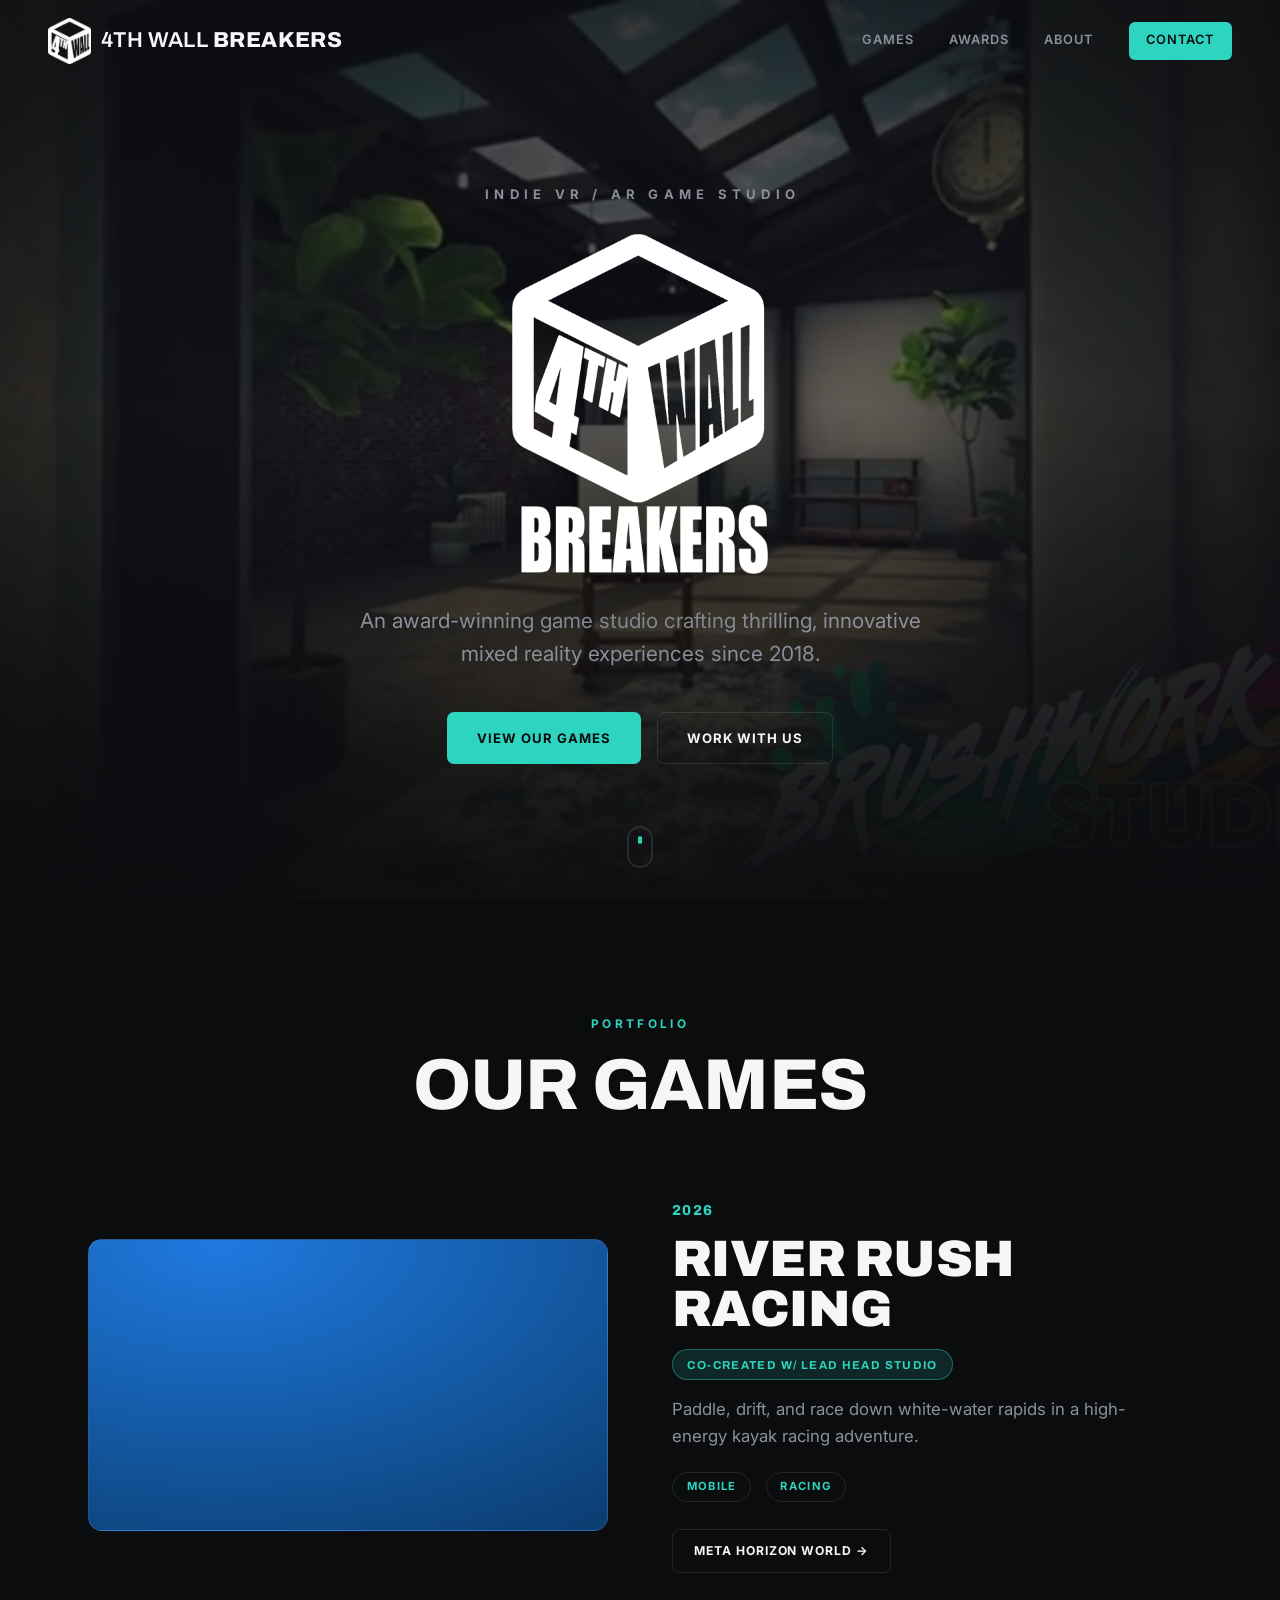
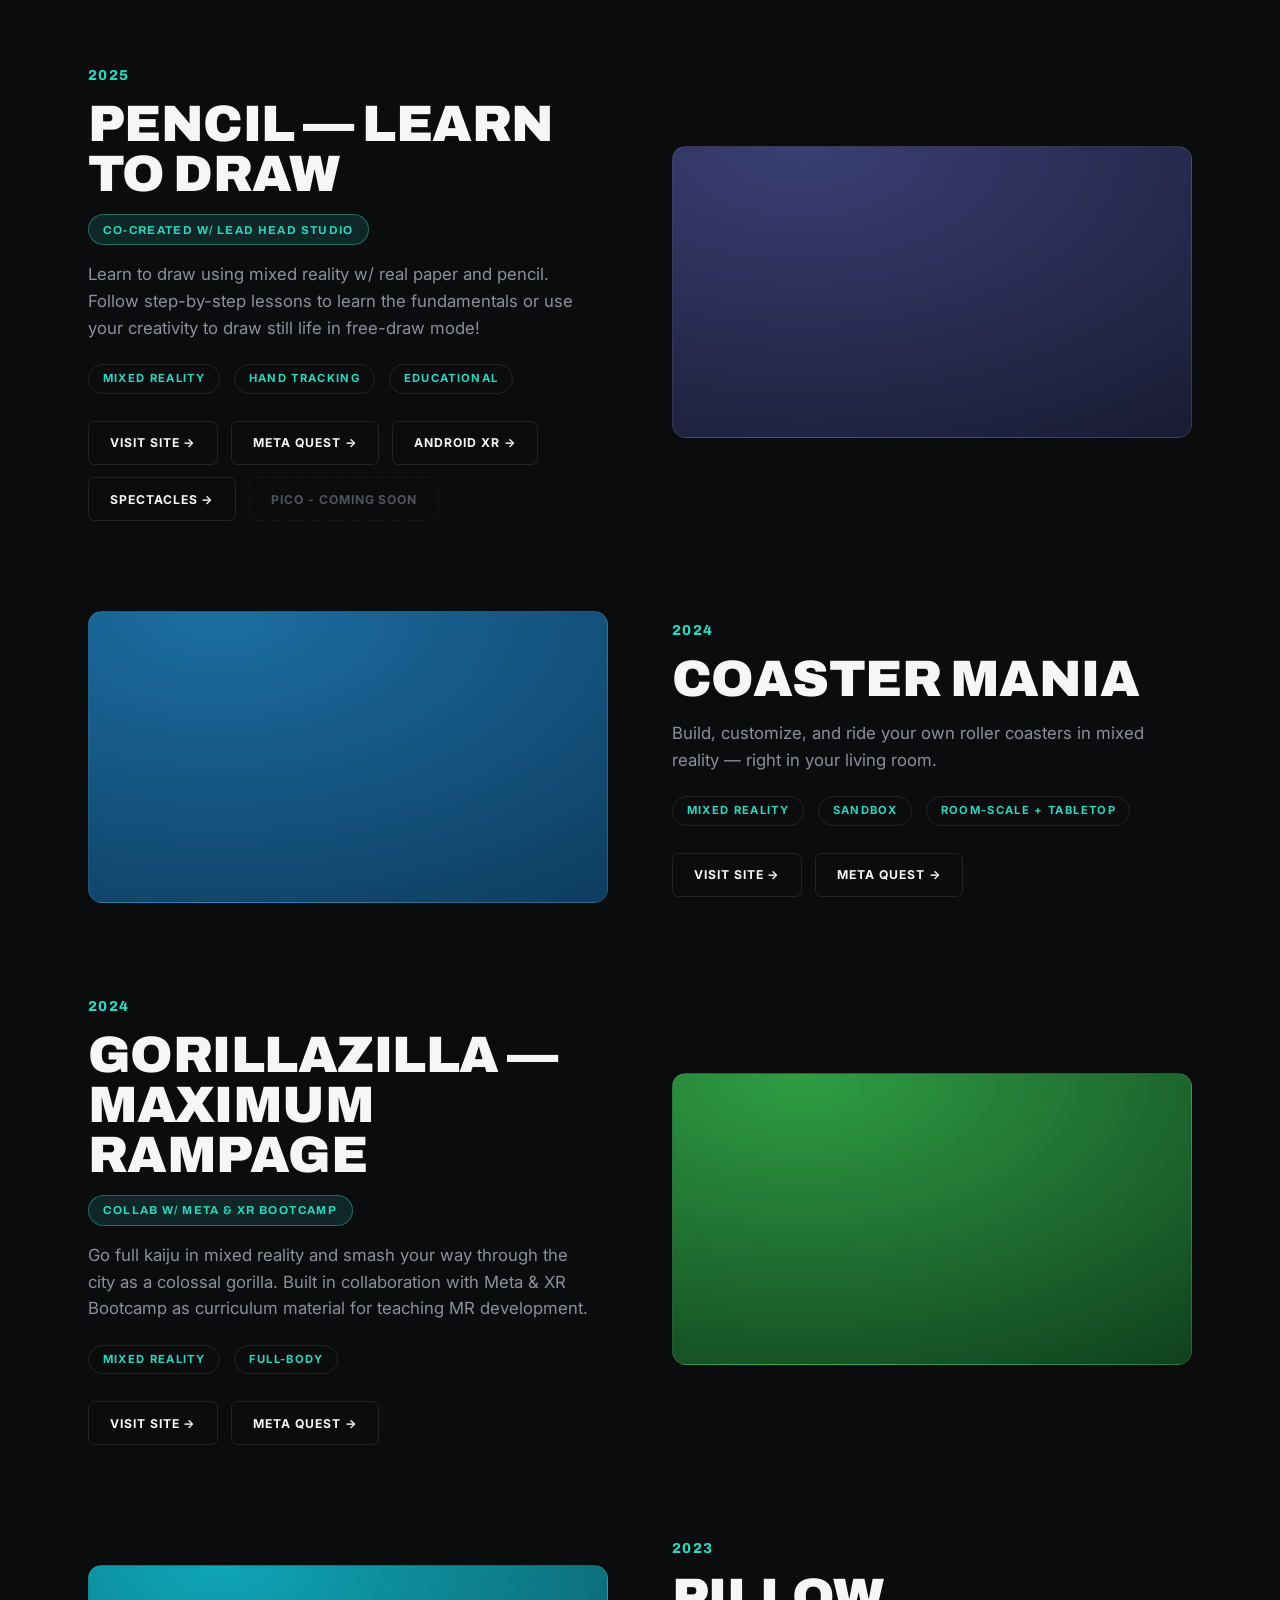
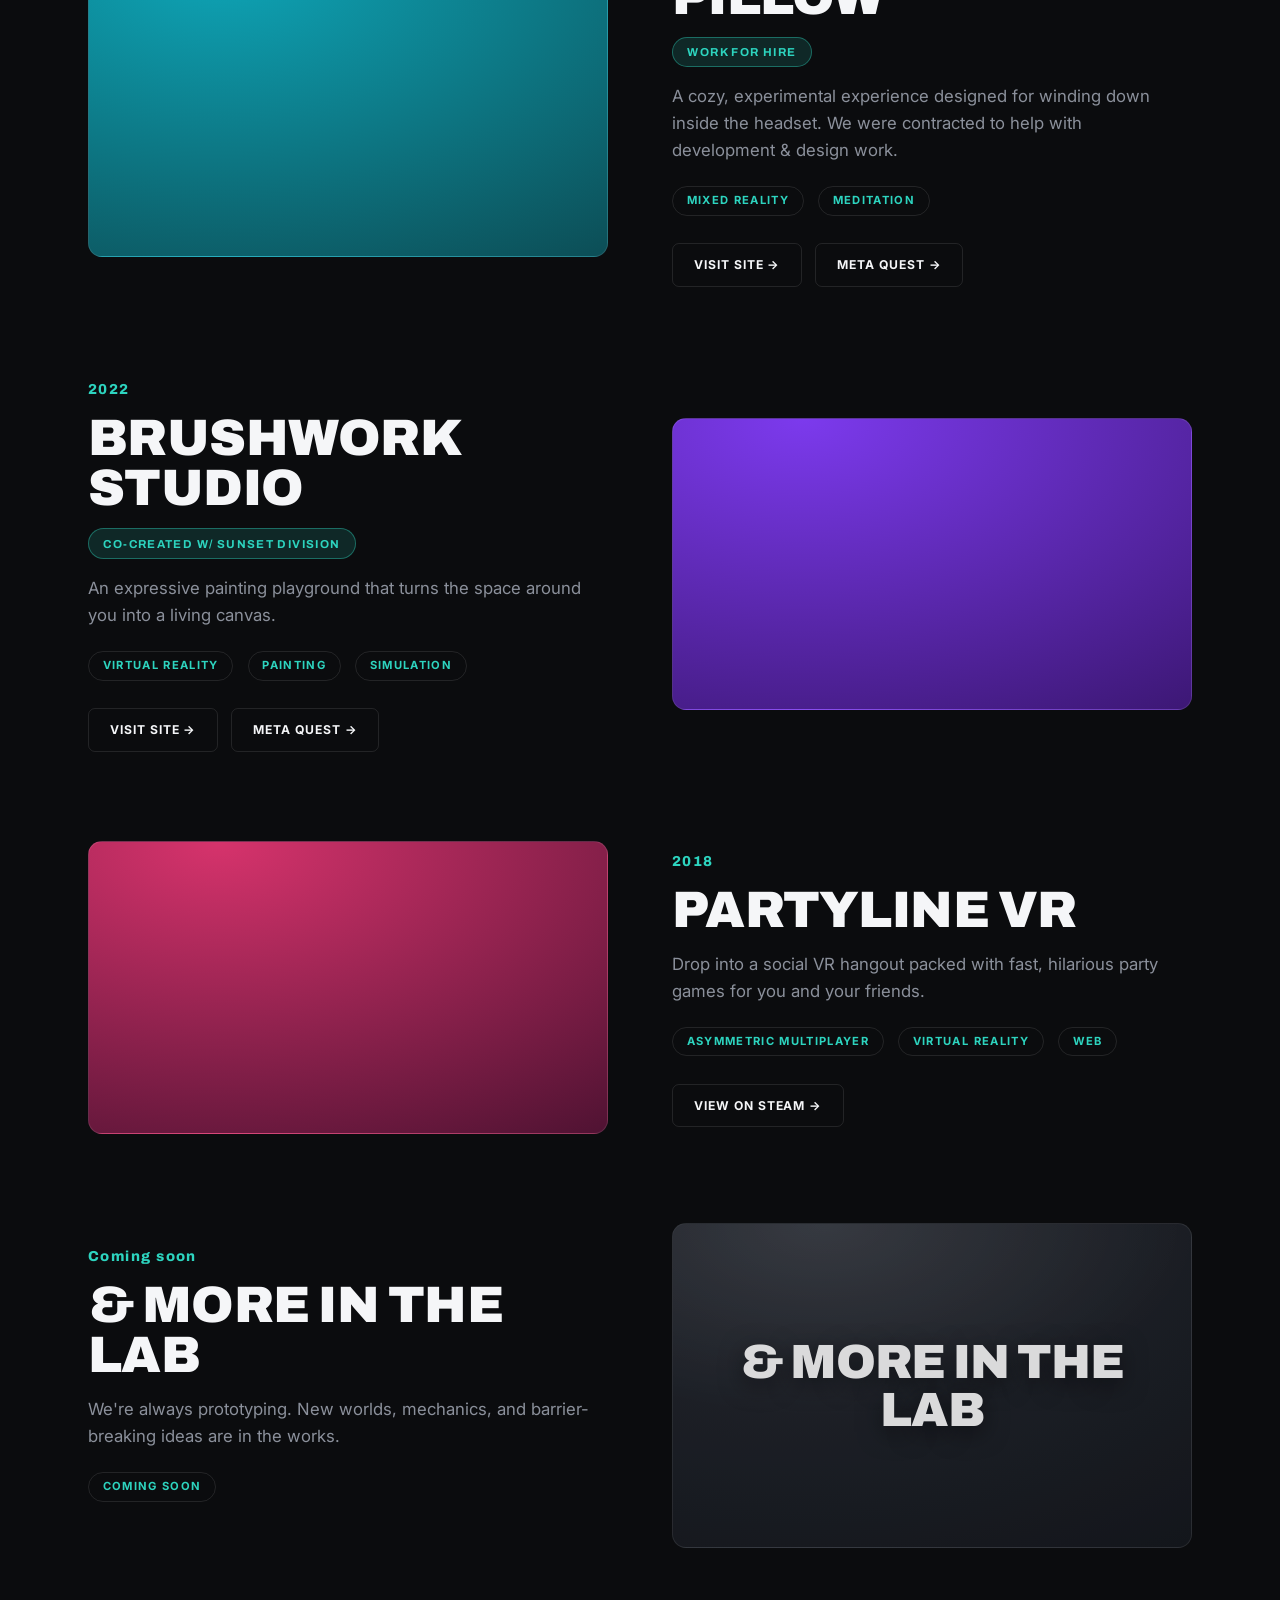
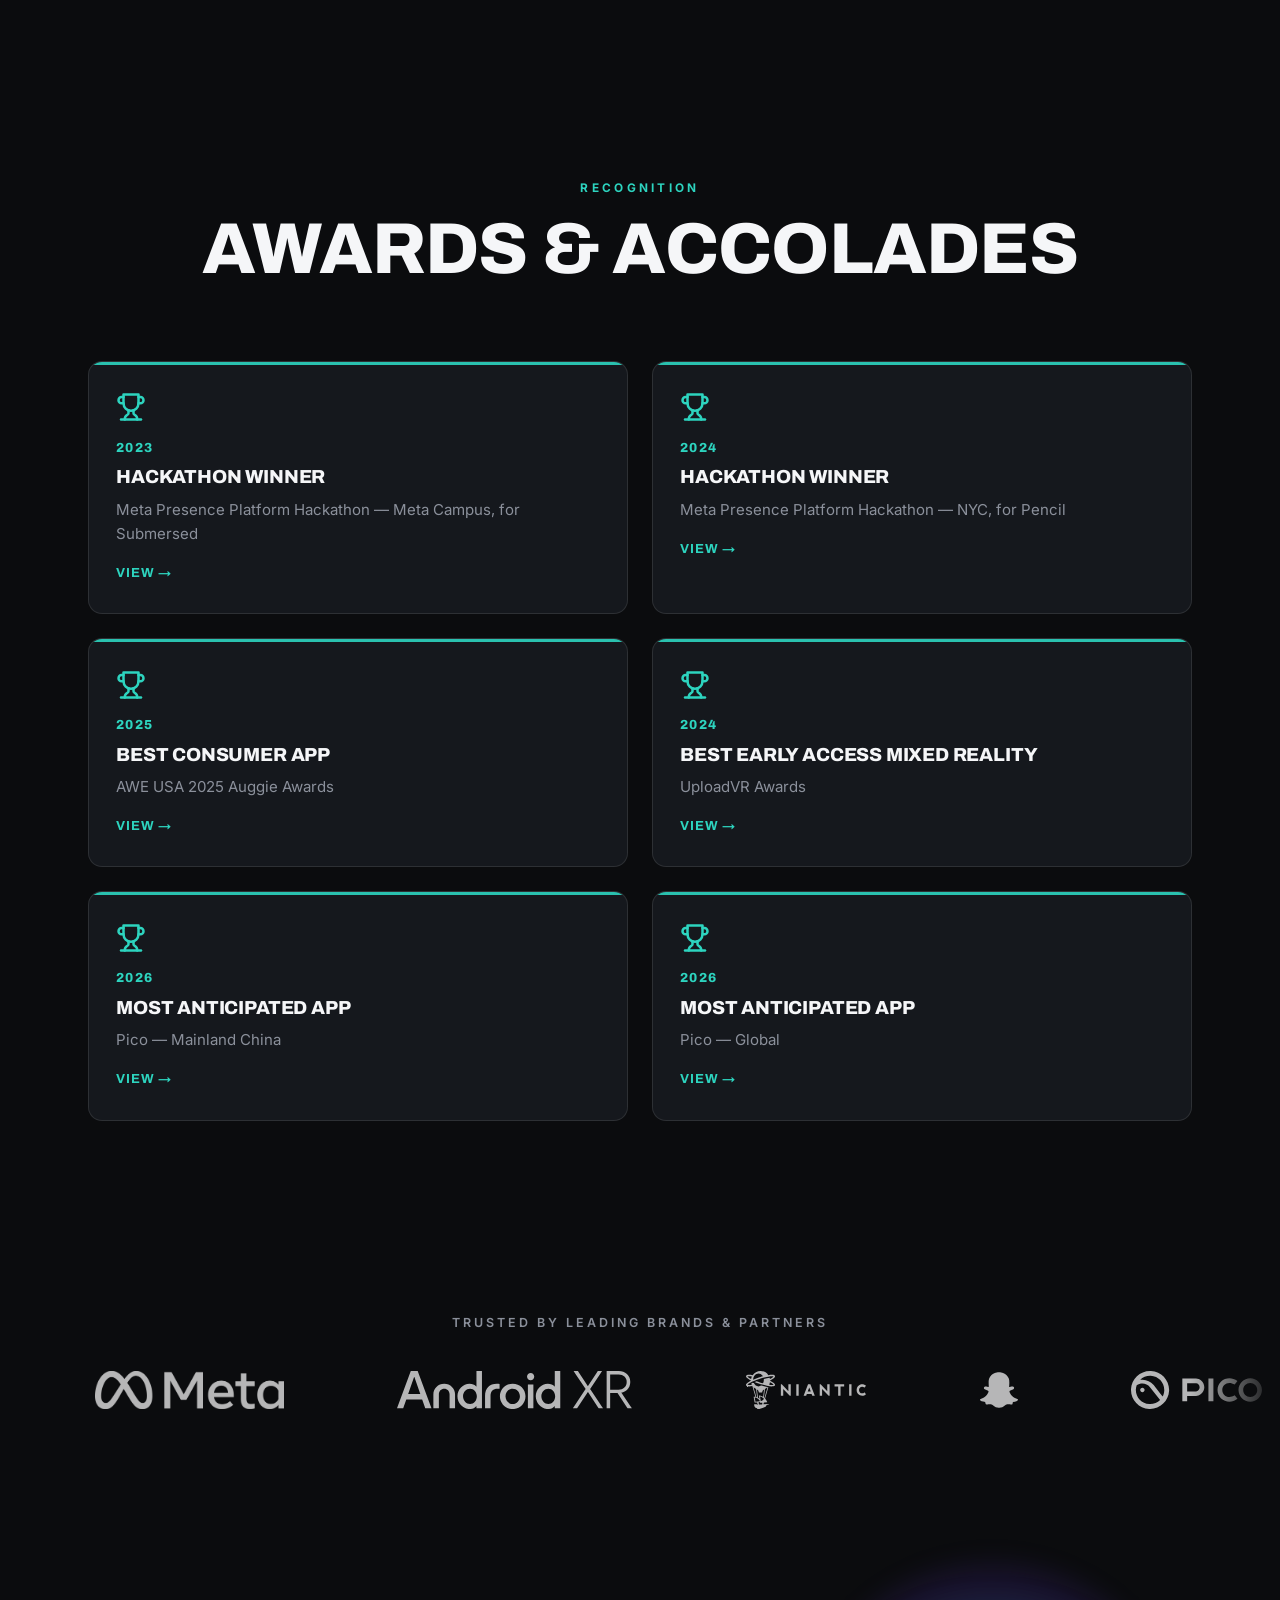
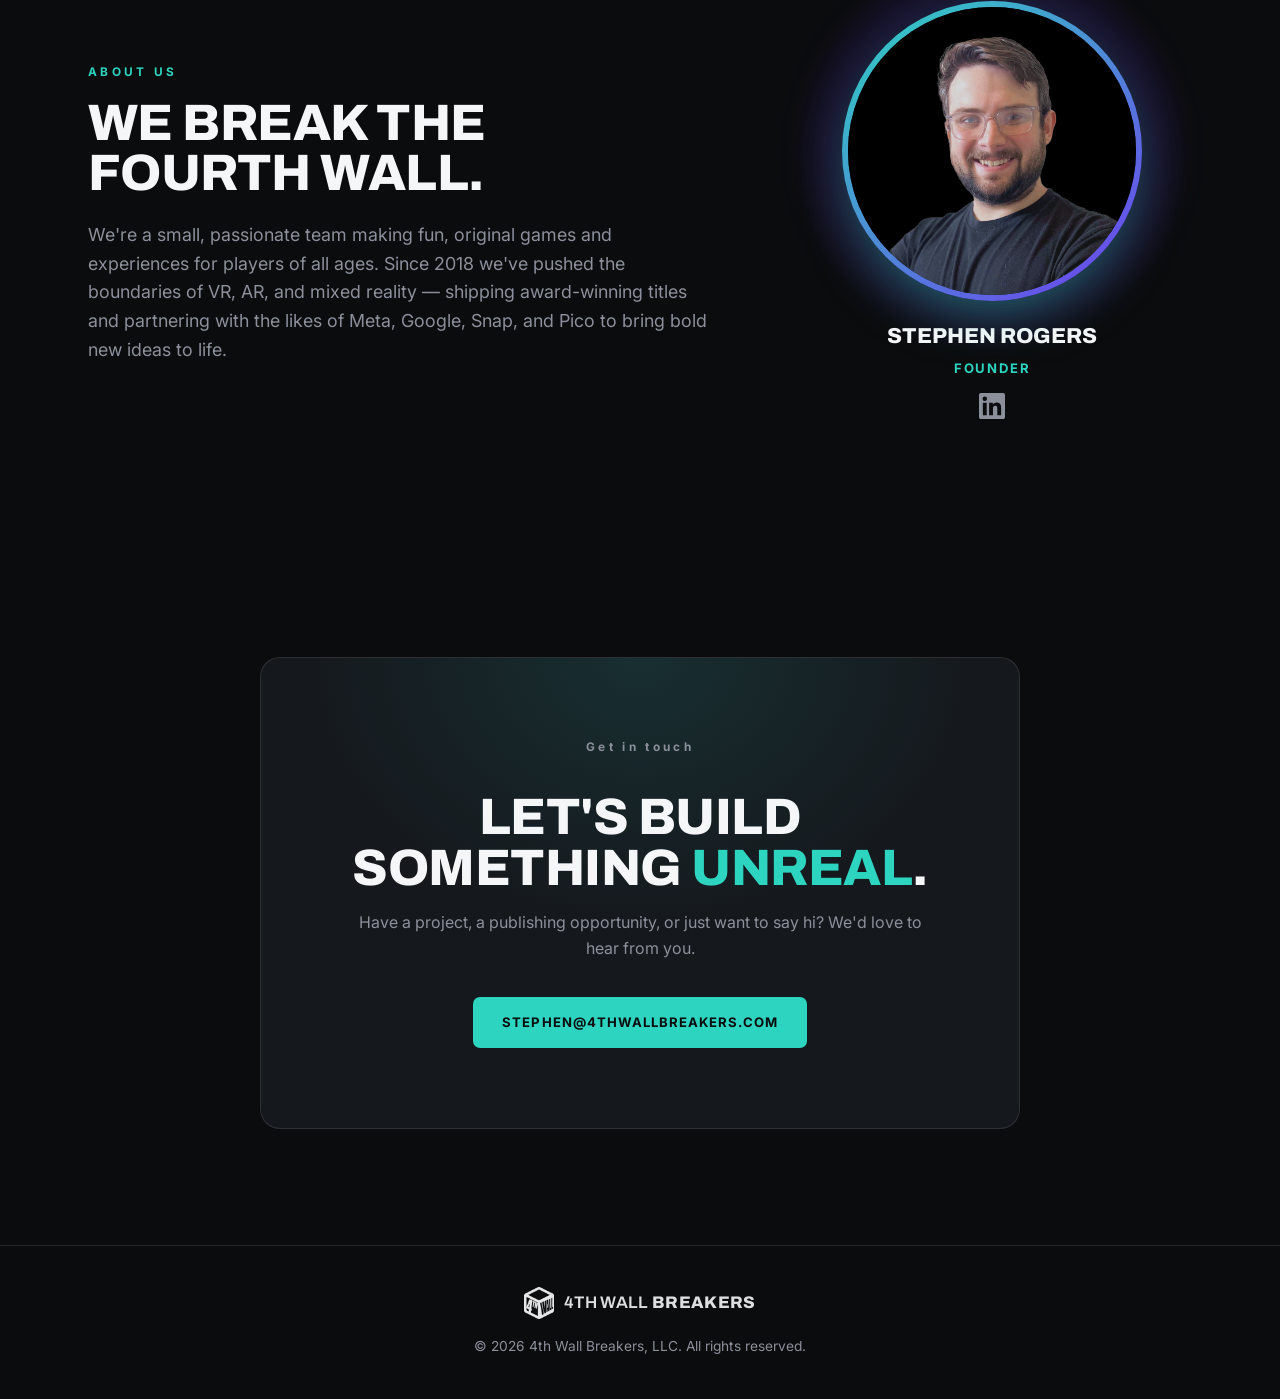
==== index.html @ b3d8cb66 "Build 4th Wall Breakers studio site Full static rebuild of the company portfolio over the empty repo" ====
<!DOCTYPE html>
<html lang="en">
<head>
  <meta charset="UTF-8" />
  <meta name="viewport" content="width=device-width, initial-scale=1.0" />
  <title>4th Wall Breakers — Indie VR/AR Game Studio</title>
  <meta name="description" content="4th Wall Breakers is an indie VR/AR game studio breaking barriers and crafting thrilling, innovative experiences since 2018." />
  <meta name="theme-color" content="#0a0a0f" />

  <!-- Open Graph / social -->
  <meta property="og:title" content="4th Wall Breakers — Indie VR/AR Game Studio" />
  <meta property="og:description" content="Breaking barriers and crafting thrilling, innovative VR/AR experiences since 2018." />
  <meta property="og:type" content="website" />
  <meta property="og:url" content="https://4thwallbreakers.com" />
  <meta property="og:image" content="https://4thwallbreakers.com/assets/logo-white.png" />
  <meta name="twitter:card" content="summary_large_image" />

  <link rel="icon" href="assets/favicon.ico" sizes="any" />
  <link rel="icon" href="assets/favicon.png" type="image/png" />
  <link rel="apple-touch-icon" href="assets/favicon.png" />

  <link rel="preconnect" href="https://fonts.googleapis.com" />
  <link rel="preconnect" href="https://fonts.gstatic.com" crossorigin />
  <link href="https://fonts.googleapis.com/css2?family=Archivo:wght@500;600;700;800;900&family=Inter:wght@400;500;600&display=swap" rel="stylesheet" />

  <link rel="stylesheet" href="css/style.css" />
</head>
<body>
  <!-- Animated background -->
  <div class="bg-grid" aria-hidden="true"></div>
  <div class="bg-glow" aria-hidden="true"></div>

  <!-- Navigation -->
  <header class="nav" id="nav">
    <a href="#top" class="brand" aria-label="4th Wall Breakers home">
      <img src="assets/mark.png" alt="" class="brand__mark" />
      <span class="brand__name">4th Wall <strong>Breakers</strong></span>
    </a>
    <nav class="nav__links" aria-label="Primary">
      <a href="#games">Games</a>
      <a href="#awards">Awards</a>
      <a href="#about">About</a>
      <a href="#contact" class="nav__cta">Contact</a>
    </nav>
    <button class="nav__toggle" id="navToggle" aria-label="Toggle menu" aria-expanded="false">
      <span></span><span></span><span></span>
    </button>
  </header>

  <!-- Hero -->
  <section class="hero" id="top">
    <div class="hero__video" aria-hidden="true">
      <video class="hero__bg" autoplay muted loop playsinline preload="auto" poster="assets/hero-poster.jpg">
        <source src="assets/hero.mp4" type="video/mp4" />
      </video>
    </div>
    <div class="hero__overlay" aria-hidden="true"></div>
    <div class="hero__inner">
      <p class="hero__kicker reveal">Indie VR / AR Game Studio</p>
      <h1 class="hero__logo reveal"><img src="assets/logo-lockup.png" alt="4th Wall Breakers" /></h1>
      <p class="hero__tagline reveal">
        An award-winning game studio crafting thrilling, innovative
        mixed reality experiences since 2018.
      </p>
      <div class="hero__actions reveal">
        <a href="#games" class="btn btn--primary">View our games</a>
        <a href="#contact" class="btn btn--ghost">Work with us</a>
      </div>
    </div>
    <a href="#games" class="hero__scroll" aria-label="Scroll to games">
      <span></span>
    </a>
  </section>

  <!-- Games -->
  <section class="games" id="games">
    <div class="section-head reveal">
      <p class="eyebrow">Portfolio</p>
      <h2>Our games</h2>
    </div>

    <div class="features" id="gamesGrid">
      <!-- feature rows injected by js/main.js -->
    </div>
  </section>

  <!-- Awards -->
  <section class="awards" id="awards">
    <div class="section-head reveal">
      <p class="eyebrow">Recognition</p>
      <h2>Awards &amp; accolades</h2>
    </div>
    <div class="awards__grid" id="awardsGrid">
      <!-- award cards injected by js/main.js -->
    </div>
  </section>

  <!-- Partners -->
  <section class="partners" id="partners">
    <p class="partners__label reveal">Trusted by leading brands &amp; partners</p>
    <div class="marquee">
      <div class="marquee__track" id="partnersTrack"></div>
      <div class="marquee__track" id="partnersTrack2" aria-hidden="true"></div>
    </div>
  </section>

  <!-- About Us -->
  <section class="about" id="about">
    <div class="about__intro reveal">
      <p class="eyebrow">About Us</p>
      <h2>We break the fourth wall.</h2>
      <p class="about__lede">
        We're a small, passionate team making fun, original games and
        experiences for players of all ages. Since 2018 we've pushed the boundaries of VR, AR,
        and mixed reality — shipping award-winning titles and
        partnering with the likes of Meta, Google, Snap, and Pico to
        bring bold new ideas to life.
      </p>
    </div>
    <figure class="founder reveal">
      <div class="founder__photo">
        <img src="assets/founder.png" alt="Stephen Rogers, Founder of 4th Wall Breakers" />
      </div>
      <figcaption>
        <span class="founder__name">Stephen Rogers</span>
        <span class="founder__role">Founder</span>
        <a class="founder__social" href="https://www.linkedin.com/in/stephen-rogers-6b7203152/" target="_blank" rel="noopener" aria-label="Stephen Rogers on LinkedIn">
          <svg viewBox="0 0 24 24" aria-hidden="true"><path d="M20.447 20.452h-3.554v-5.569c0-1.328-.027-3.037-1.852-3.037-1.853 0-2.136 1.445-2.136 2.939v5.667H9.351V9h3.414v1.561h.046c.477-.9 1.637-1.85 3.37-1.85 3.601 0 4.267 2.37 4.267 5.455v6.286zM5.337 7.433a2.062 2.062 0 01-2.063-2.065 2.064 2.064 0 112.063 2.065zm1.782 13.019H3.555V9h3.564v11.452zM22.225 0H1.771C.792 0 0 .774 0 1.729v20.542C0 23.227.792 24 1.771 24h20.451C23.2 24 24 23.227 24 22.271V1.729C24 .774 23.2 0 22.225 0z"/></svg>
        </a>
      </figcaption>
    </figure>
  </section>

  <!-- Contact -->
  <section class="contact" id="contact">
    <div class="contact__card reveal">
      <p class="eyebrow">Get in touch</p>
      <h2>Let's build something <span class="accent">unreal</span>.</h2>
      <p>Have a project, a publishing opportunity, or just want to say hi? We'd love to hear from you.</p>
      <a href="mailto:stephen@4thwallbreakers.com" class="btn btn--primary">stephen@4thwallbreakers.com</a>
    </div>
  </section>

  <footer class="footer">
    <a href="#top" class="brand brand--footer" aria-label="4th Wall Breakers home">
      <img src="assets/mark.png" alt="" class="brand__mark" />
      <span class="brand__name">4th Wall <strong>Breakers</strong></span>
    </a>
    <p>&copy; <span id="year"></span> 4th Wall Breakers, LLC. All rights reserved.</p>
  </footer>

  <script src="js/main.js"></script>
</body>
</html>
---- css/style.css ----
:root {
  --bg: #0b0c0e;
  --bg-soft: #111317;
  --surface: #15181d;
  --surface-2: #1b1f26;
  --line: rgba(255, 255, 255, 0.10);
  --text: #f5f6f8;
  --muted: #8b909b;
  --accent: #2dd4bf;        /* single restrained accent */
  --accent-strong: #14b8a6;
  --radius: 14px;
  --maxw: 1200px;
  --ease: cubic-bezier(0.22, 1, 0.36, 1);
}

* { box-sizing: border-box; margin: 0; padding: 0; }
html { scroll-behavior: smooth; }

body {
  font-family: "Inter", system-ui, -apple-system, sans-serif;
  background: var(--bg);
  color: var(--text);
  line-height: 1.6;
  overflow-x: hidden;
  -webkit-font-smoothing: antialiased;
}

h1, h2, h3 {
  font-family: "Archivo", system-ui, sans-serif;
  font-weight: 800;
  line-height: 0.98;
  letter-spacing: -0.01em;
  text-transform: uppercase;
}

a { color: inherit; text-decoration: none; }
img { max-width: 100%; display: block; }

.accent { color: var(--accent); }

.eyebrow {
  text-transform: uppercase;
  letter-spacing: 0.28em;
  font-size: 0.74rem;
  font-weight: 700;
  color: var(--accent);
  margin-bottom: 1rem;
}

/* ---------- Cinematic background ---------- */
.bg-grid {
  position: fixed; inset: 0; z-index: -2;
  background-image:
    linear-gradient(var(--line) 1px, transparent 1px),
    linear-gradient(90deg, var(--line) 1px, transparent 1px);
  background-size: 72px 72px;
  opacity: 0.5;
  mask-image: radial-gradient(ellipse 90% 55% at 50% -5%, #000 25%, transparent 70%);
  -webkit-mask-image: radial-gradient(ellipse 90% 55% at 50% -5%, #000 25%, transparent 70%);
}
.bg-glow {
  position: fixed; inset: 0; z-index: -1; pointer-events: none;
  background:
    radial-gradient(50% 40% at 50% 0%, rgba(45, 212, 191, 0.14), transparent 70%),
    radial-gradient(60% 50% at 50% 100%, rgba(20, 184, 166, 0.07), transparent 70%);
}

/* ---------- Nav ---------- */
.nav {
  position: fixed; top: 0; left: 0; right: 0; z-index: 50;
  display: flex; align-items: center; justify-content: space-between;
  padding: 1.1rem clamp(1.1rem, 4vw, 3rem);
  transition: background 0.3s var(--ease), backdrop-filter 0.3s var(--ease), border-color 0.3s var(--ease);
  border-bottom: 1px solid transparent;
}
.nav.scrolled {
  background: rgba(11, 12, 14, 0.78);
  backdrop-filter: blur(14px);
  border-bottom-color: var(--line);
}
.brand { display: inline-flex; align-items: center; gap: 0.6rem; }
.brand__mark { height: 32px; width: auto; }
.brand__name { font-family: "Archivo", sans-serif; font-weight: 600; font-size: 1.05rem; text-transform: uppercase; letter-spacing: 0.02em; color: var(--text); white-space: nowrap; }
.nav .brand__mark { height: 46px; }
.nav .brand__name { font-size: 1.35rem; }
.brand__name strong { font-weight: 800; }

.nav__links { display: flex; align-items: center; gap: 2.2rem; }
.nav__links a { font-weight: 600; text-transform: uppercase; letter-spacing: 0.08em; color: var(--muted); transition: color 0.2s; font-size: 0.8rem; }
.nav__links a:hover { color: var(--text); }
.nav__cta { color: var(--bg) !important; background: var(--accent); padding: 0.55rem 1.1rem; border-radius: 6px; }
.nav__cta:hover { background: #fff !important; }

.nav__toggle { display: none; flex-direction: column; gap: 5px; background: none; border: 0; cursor: pointer; padding: 6px; }
.nav__toggle span { width: 24px; height: 2px; background: var(--text); border-radius: 2px; transition: 0.3s var(--ease); }

/* ---------- Hero ---------- */
.hero {
  min-height: 100svh;
  display: flex; flex-direction: column; align-items: center; justify-content: center;
  text-align: center; padding: 8rem 1.25rem 5rem; position: relative; overflow: hidden;
}
.hero__video { position: absolute; inset: 0; z-index: 0; overflow: hidden; pointer-events: none; }
.hero__bg {
  position: absolute; top: 50%; left: 50%; transform: translate(-50%, -50%);
  width: 100%; height: 100%;
  object-fit: cover;            /* fill the hero edge-to-edge, no blank space */
  background: #000;
}
.hero__overlay {
  position: absolute; inset: 0; z-index: 1; pointer-events: none;
  background:
    linear-gradient(to bottom, rgba(11,12,14,0.55) 0%, rgba(11,12,14,0.35) 45%, rgba(11,12,14,0.92) 100%),
    radial-gradient(60% 60% at 50% 45%, rgba(11,12,14,0.15), rgba(11,12,14,0.7));
}
.hero__inner { max-width: 1000px; position: relative; z-index: 2; }
.hero__kicker {
  text-transform: uppercase; letter-spacing: 0.4em; font-size: 0.82rem;
  font-weight: 700; color: var(--muted); margin-bottom: 1.8rem; padding-left: 0.4em;
}
.hero__title { font-size: clamp(3rem, 10vw, 7.5rem); font-weight: 900; margin-bottom: 1.8rem; }
.hero__logo { margin: 0 0 1.9rem; }
.hero__logo img { height: clamp(180px, 28vw, 340px); width: auto; margin: 0 auto; display: block; filter: drop-shadow(0 12px 40px rgba(0, 0, 0, 0.55)); }
.hero__tagline { font-size: clamp(1.05rem, 2vw, 1.3rem); color: var(--muted); max-width: 600px; margin: 0 auto 2.6rem; }
.hero__actions { display: flex; gap: 1rem; justify-content: center; flex-wrap: wrap; }

.hero__scroll {
  position: absolute; bottom: 2rem; left: 50%; transform: translateX(-50%); z-index: 2;
  width: 26px; height: 42px; border: 2px solid var(--line); border-radius: 14px;
}
.hero__scroll span {
  position: absolute; top: 8px; left: 50%; transform: translateX(-50%);
  width: 4px; height: 8px; border-radius: 2px; background: var(--accent);
  animation: scroll 1.6s var(--ease) infinite;
}
@keyframes scroll { 0% { opacity: 0; top: 8px; } 30% { opacity: 1; } 100% { opacity: 0; top: 24px; } }

/* ---------- Buttons ---------- */
.btn {
  display: inline-flex; align-items: center; justify-content: center; gap: 0.5rem;
  padding: 0.9rem 1.8rem; border-radius: 7px; font-weight: 700; font-size: 0.82rem;
  text-transform: uppercase; letter-spacing: 0.08em;
  transition: transform 0.2s var(--ease), background 0.2s, color 0.2s, border-color 0.2s;
  border: 1px solid transparent; cursor: pointer;
}
.btn--primary { background: var(--accent); color: var(--bg); }
.btn--primary:hover { background: #fff; transform: translateY(-2px); }
.btn--ghost { border-color: var(--line); color: var(--text); }
.btn--ghost:hover { border-color: var(--accent); color: var(--accent); transform: translateY(-2px); }
.btn--sm { padding: 0.7rem 1.3rem; font-size: 0.76rem; }
.btn--soon { opacity: 0.55; cursor: default; border-style: dashed; color: var(--muted); }
.btn--soon:hover { border-color: var(--line); color: var(--muted); transform: none; }

/* ---------- Sections ---------- */
section { padding: clamp(4rem, 9vw, 9rem) clamp(1.1rem, 5vw, 3rem); }
.about, .games, .awards, .contact { max-width: var(--maxw); margin: 0 auto; }

.section-head { margin-bottom: clamp(2.5rem, 6vw, 5rem); text-align: center; }
.section-head h2 { font-size: clamp(2.4rem, 6vw, 4.5rem); }
.about__intro h2 { font-size: clamp(2rem, 4.5vw, 3.2rem); }

.about { display: grid; grid-template-columns: 1.1fr 0.7fr; gap: clamp(2.5rem, 6vw, 5rem); align-items: center; }
.about__lede { color: var(--muted); margin-top: 1.4rem; font-size: 1.12rem; }
.founder { margin: 0; display: flex; flex-direction: column; align-items: center; gap: 1.1rem; }
.founder__photo {
  position: relative; flex: none;
  width: clamp(220px, 26vw, 300px); height: clamp(220px, 26vw, 300px);
  border-radius: 50%; padding: 6px;
  background: linear-gradient(140deg, #2dd4bf, #6f3df0);
  box-shadow: 0 22px 60px -22px rgba(45, 212, 191, 0.55);
}
.founder__photo::before {
  content: ""; position: absolute; inset: -16%; z-index: -1; border-radius: 50%;
  background: radial-gradient(circle, rgba(45, 212, 191, 0.30), rgba(111, 61, 240, 0.16) 58%, transparent 72%);
  filter: blur(10px);
}
.founder__photo img {
  width: 100%; height: 100%; border-radius: 50%; object-fit: cover;
  object-position: center 10%; display: block; background: #1b1f26;
  filter: brightness(0.85);
}
.founder figcaption { text-align: center; }
.founder__name { display: block; font-family: "Archivo", sans-serif; font-weight: 800; font-size: 1.35rem; text-transform: uppercase; color: var(--text); }
.founder__role { display: block; margin-top: 0.3rem; color: var(--accent); font-size: 0.82rem; font-weight: 700; letter-spacing: 0.14em; text-transform: uppercase; }
.founder__social { display: inline-flex; margin-top: 0.9rem; color: var(--muted); transition: color 0.2s var(--ease), transform 0.2s var(--ease); }
.founder__social:hover { color: var(--accent); transform: translateY(-2px); }
.founder__social svg { width: 26px; height: 26px; fill: currentColor; display: block; }

/* ---------- Game feature rows ---------- */
.features { display: flex; flex-direction: column; gap: clamp(3rem, 7vw, 7rem); }
.feature {
  display: grid; grid-template-columns: 1fr 1fr; gap: clamp(2rem, 5vw, 4.5rem);
  align-items: center;
}
.feature--flip .feature__media { order: 2; }
.feature__media {
  position: relative; border-radius: var(--radius); overflow: hidden;
  aspect-ratio: 16 / 10; display: flex; align-items: center; justify-content: center;
  padding: 2.5rem; border: 1px solid var(--line);
}
.feature__media::after {
  content: ""; position: absolute; inset: 0;
  background: radial-gradient(120% 100% at 30% 0%, rgba(255,255,255,0.10), transparent 60%);
}
.feature__media img { max-height: 78%; max-width: 80%; width: auto; position: relative; z-index: 1; filter: drop-shadow(0 14px 34px rgba(0,0,0,0.5)); transition: transform 0.5s var(--ease); }
.feature:hover .feature__media img { transform: scale(1.05); }

/* video trailers */
.feature__media--video { padding: 0; aspect-ratio: 16 / 9; background: #000; }
.feature__media--video::after { display: none; }
.feature__media--video iframe { position: absolute; inset: 0; width: 100%; height: 100%; border: 0; z-index: 1; }
.feature__media .lettermark {
  position: relative; z-index: 1; font-family: "Archivo", sans-serif; font-weight: 900;
  text-transform: uppercase; font-size: clamp(1.8rem, 4vw, 3rem); text-align: center;
  color: #fff; line-height: 1; letter-spacing: -0.02em; text-shadow: 0 6px 24px rgba(0,0,0,0.5);
}

.feature__num { font-family: "Archivo", sans-serif; font-weight: 800; font-size: 0.9rem; color: var(--accent); letter-spacing: 0.1em; }
.feature__title { font-size: clamp(2rem, 4.5vw, 3.2rem); font-weight: 900; margin: 0.7rem 0 1rem; }
.feature__badge { display: inline-block; margin: -0.4rem 0 1rem; padding: 0.32rem 0.9rem; border-radius: 999px; background: rgba(45, 212, 191, 0.14); border: 1px solid rgba(45, 212, 191, 0.4); color: var(--accent); font-family: "Archivo", sans-serif; font-weight: 700; font-size: 0.72rem; text-transform: uppercase; letter-spacing: 0.12em; }
.feature__desc { color: var(--muted); font-size: 1.05rem; max-width: 46ch; }
.feature__meta { display: flex; align-items: center; gap: 0.9rem; margin: 1.4rem 0 1.7rem; flex-wrap: wrap; }
.tag { font-size: 0.7rem; font-weight: 700; text-transform: uppercase; letter-spacing: 0.12em; color: var(--accent); border: 1px solid var(--line); border-radius: 999px; padding: 0.3rem 0.85rem; }
.feature__actions { display: flex; gap: 0.8rem; flex-wrap: wrap; }
.feature--soon .feature__media { opacity: 0.85; }

/* ---------- Partners carousel ---------- */
.partners { padding: clamp(3rem, 6vw, 5rem) 0; max-width: none; overflow: hidden; }
.partners__label {
  text-align: center; text-transform: uppercase; letter-spacing: 0.24em;
  font-size: 0.78rem; font-weight: 600; color: var(--muted); margin-bottom: 2.4rem;
  padding: 0 1.25rem;
}
.marquee {
  display: flex; width: 100%; overflow: hidden;
  -webkit-mask: linear-gradient(90deg, transparent, #000 7%, #000 93%, transparent);
  mask: linear-gradient(90deg, transparent, #000 7%, #000 93%, transparent);
}
.marquee__track {
  flex-shrink: 0; display: flex; align-items: center; justify-content: space-around;
  gap: clamp(2.5rem, 6vw, 5.5rem); min-width: 100%; padding-left: clamp(2.5rem, 6vw, 5.5rem);
  animation: marquee 32s linear infinite;
}
.partners:hover .marquee__track { animation-play-state: paused; }
@keyframes marquee { from { transform: translateX(0); } to { transform: translateX(-100%); } }
.partner { display: inline-flex; align-items: center; gap: 0.7rem; opacity: 0.7; transition: opacity 0.25s var(--ease); }
.partner:hover { opacity: 1; }
.partner img { height: 38px; width: auto; filter: brightness(0) invert(1); }
.partner__name,
.partner__text { font-family: "Archivo", sans-serif; font-weight: 800; font-size: 1.55rem; letter-spacing: -0.01em; white-space: nowrap; color: #fff; }

/* ---------- Awards ---------- */
.awards__grid { display: grid; grid-template-columns: repeat(2, 1fr); gap: 1.5rem; }
.award {
  background: var(--surface); border: 1px solid var(--line); border-radius: var(--radius);
  padding: 1.9rem 1.7rem; display: flex; flex-direction: column; gap: 0.6rem; position: relative; overflow: hidden;
  transition: transform 0.3s var(--ease), border-color 0.3s var(--ease);
}
.award:hover { transform: translateY(-5px); border-color: rgba(45, 212, 191, 0.5); }
.award::before {
  content: ""; position: absolute; inset: 0 0 auto 0; height: 3px; background: var(--grad, var(--accent)); opacity: 0.9;
}
.award__icon { width: 30px; height: 30px; color: var(--accent); margin-bottom: 0.3rem; }
.award__year { font-family: "Archivo", sans-serif; font-weight: 800; font-size: 0.82rem; letter-spacing: 0.1em; color: var(--accent); }
.award__title { font-family: "Archivo", sans-serif; font-weight: 800; text-transform: uppercase; font-size: 1.18rem; line-height: 1.1; }
.award__detail { color: var(--muted); font-size: 0.94rem; }
.award__link { margin-top: 0.4rem; font-family: "Archivo", sans-serif; font-weight: 700; font-size: 0.82rem; text-transform: uppercase; letter-spacing: 0.06em; color: var(--accent); transition: letter-spacing 0.2s var(--ease); }
.award:hover .award__link { letter-spacing: 0.12em; }

/* ---------- Contact ---------- */
.contact { text-align: center; }
.contact__card {
  background: var(--surface); border: 1px solid var(--line); border-radius: 20px;
  padding: clamp(2.5rem, 7vw, 5rem); max-width: 760px; margin: 0 auto; position: relative; overflow: hidden;
}
.contact__card::before {
  content: ""; position: absolute; inset: 0; z-index: 0;
  background: radial-gradient(70% 90% at 50% 0%, rgba(45, 212, 191, 0.12), transparent 65%);
}
.contact__card > * { position: relative; z-index: 1; }
.contact__card h2 { font-size: clamp(2rem, 5vw, 3.2rem); margin: 0.5rem 0 1.1rem; }
.contact__card p { color: var(--muted); margin-bottom: 2.2rem; text-transform: none; }

/* ---------- Footer ---------- */
.footer {
  border-top: 1px solid var(--line); padding: 2.6rem 1.25rem; text-align: center;
  display: flex; flex-direction: column; align-items: center; gap: 1rem;
}
.brand--footer { opacity: 0.9; }
.footer p { color: var(--muted); font-size: 0.86rem; }

/* ---------- Reveal animation ---------- */
.reveal { opacity: 0; transform: translateY(30px); transition: opacity 0.7s var(--ease), transform 0.7s var(--ease); }
.reveal.in { opacity: 1; transform: none; }

/* ---------- Responsive ---------- */
@media (max-width: 860px) {
  .about { grid-template-columns: 1fr; text-align: center; }
  .about__lede { margin-left: auto; margin-right: auto; max-width: 620px; }
  .feature { grid-template-columns: 1fr; gap: 1.6rem; }
  .feature--flip .feature__media { order: 0; }
  .feature__media { aspect-ratio: 16 / 9; }
  .nav__links {
    position: fixed; inset: 0 0 auto 0; flex-direction: column; gap: 1.6rem;
    background: rgba(11, 12, 14, 0.98); backdrop-filter: blur(16px);
    padding: 6rem 2rem 2.5rem; transform: translateY(-100%); transition: transform 0.4s var(--ease);
    border-bottom: 1px solid var(--line); align-items: flex-start;
  }
  .nav__links.open { transform: translateY(0); }
  .nav__links a { font-size: 1.1rem; }
  .nav__toggle { display: flex; z-index: 60; }
  .nav__toggle.open span:nth-child(1) { transform: translateY(7px) rotate(45deg); }
  .nav__toggle.open span:nth-child(2) { opacity: 0; }
  .nav__toggle.open span:nth-child(3) { transform: translateY(-7px) rotate(-45deg); }
  .awards__grid { grid-template-columns: 1fr; }
}

@media (prefers-reduced-motion: reduce) {
  *, *::before, *::after { animation: none !important; transition: none !important; }
  .reveal { opacity: 1; transform: none; }
}
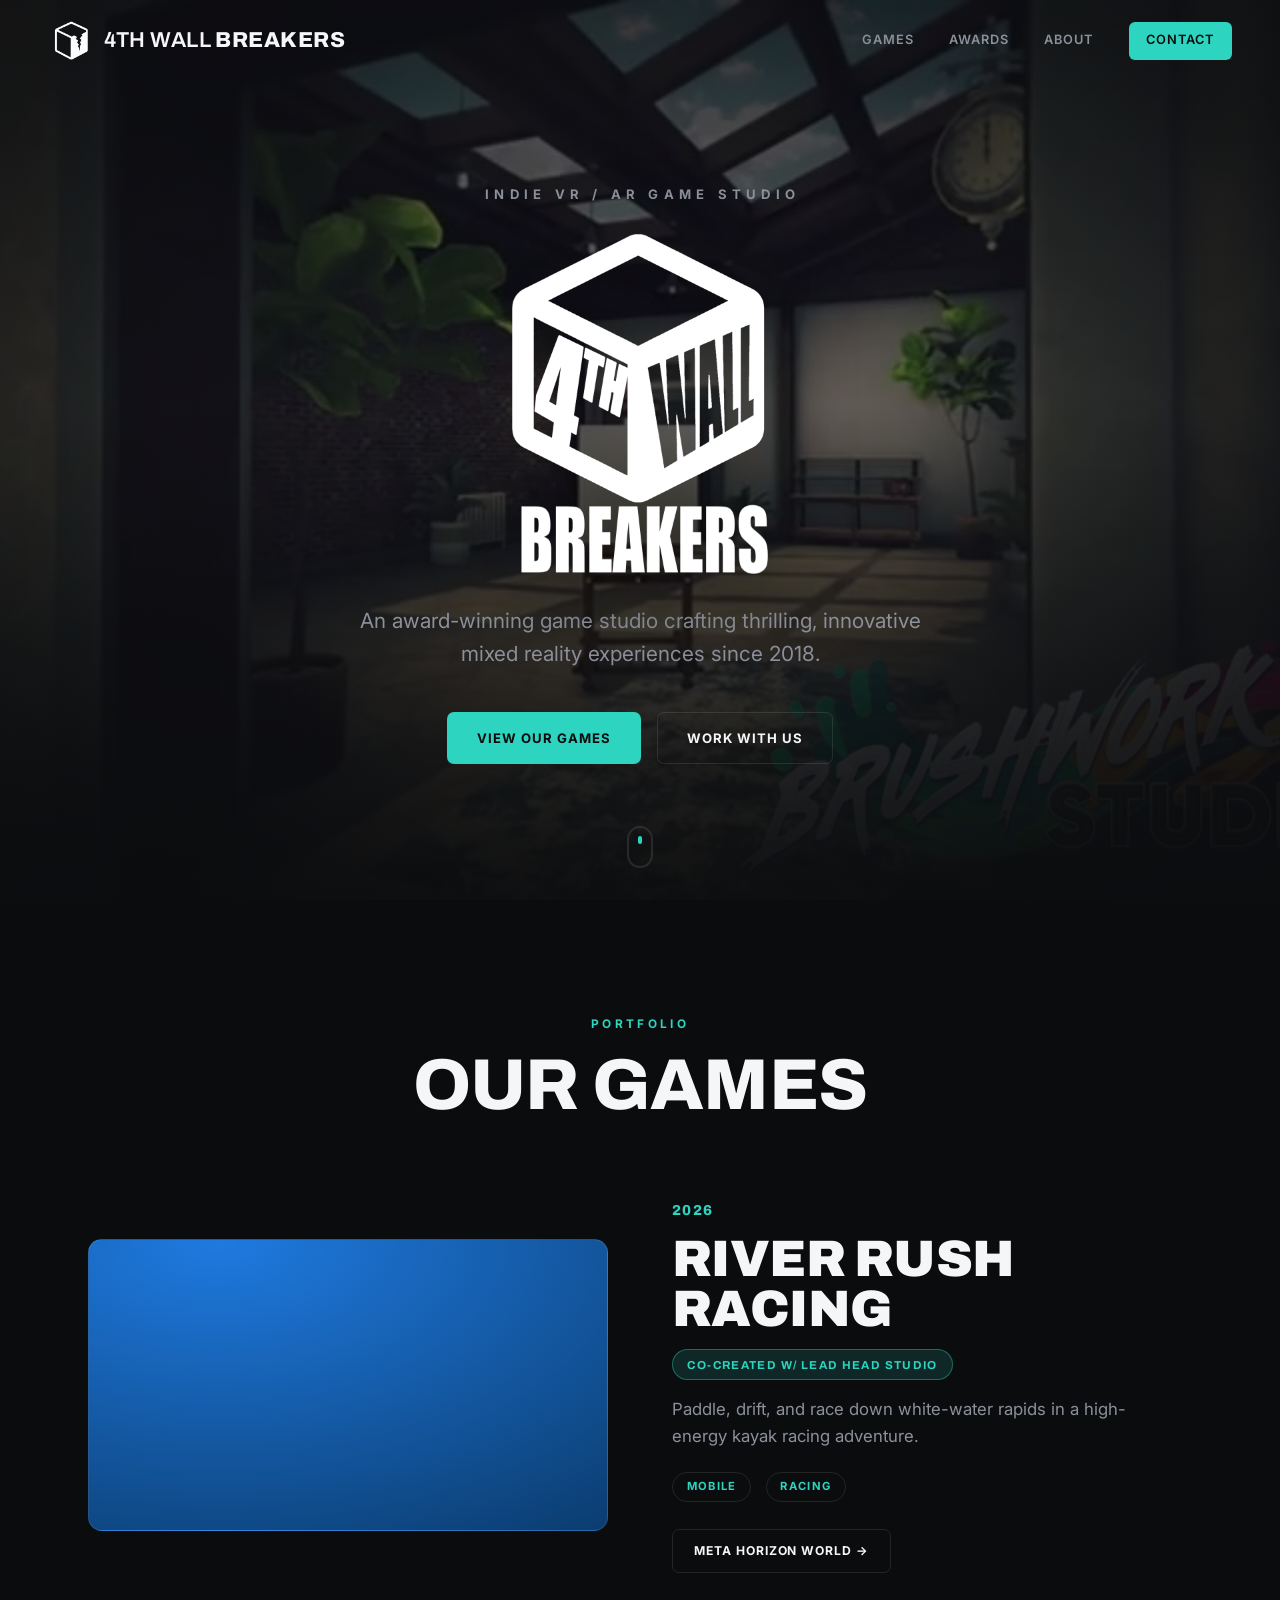
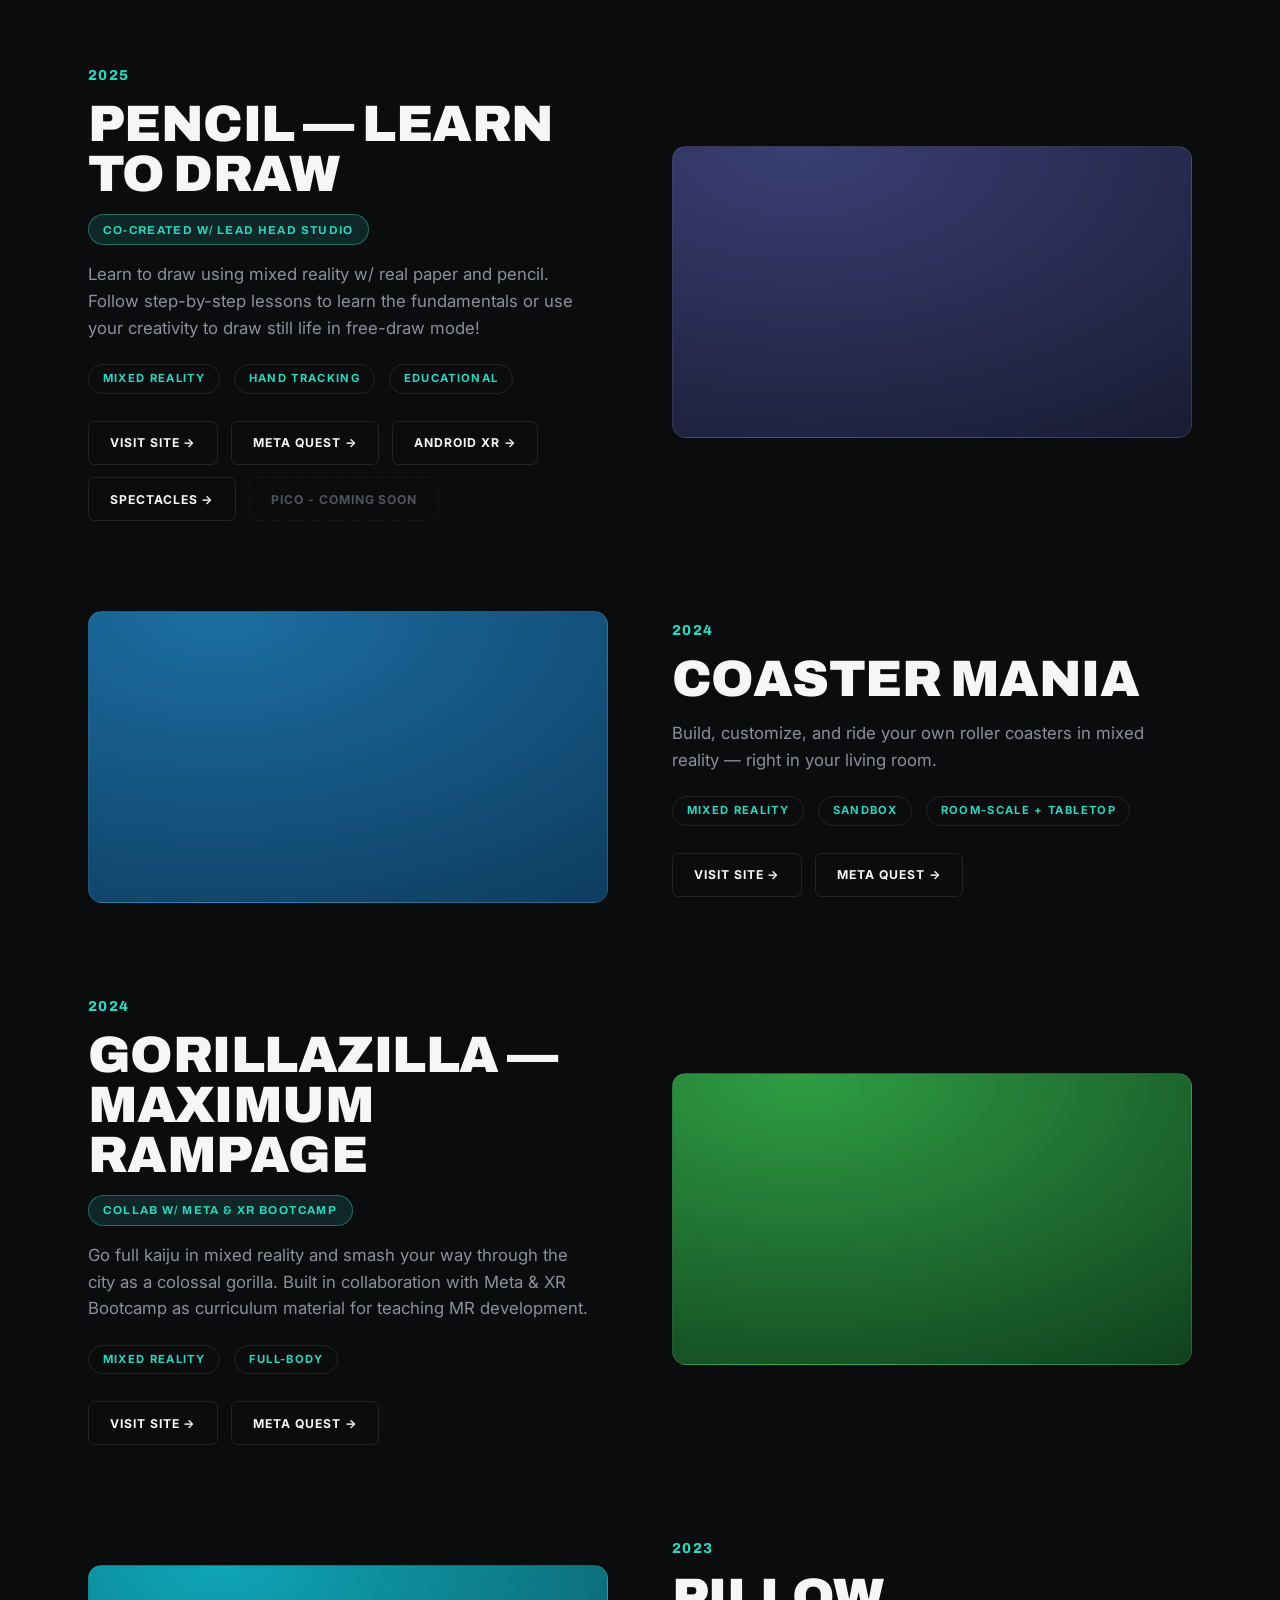
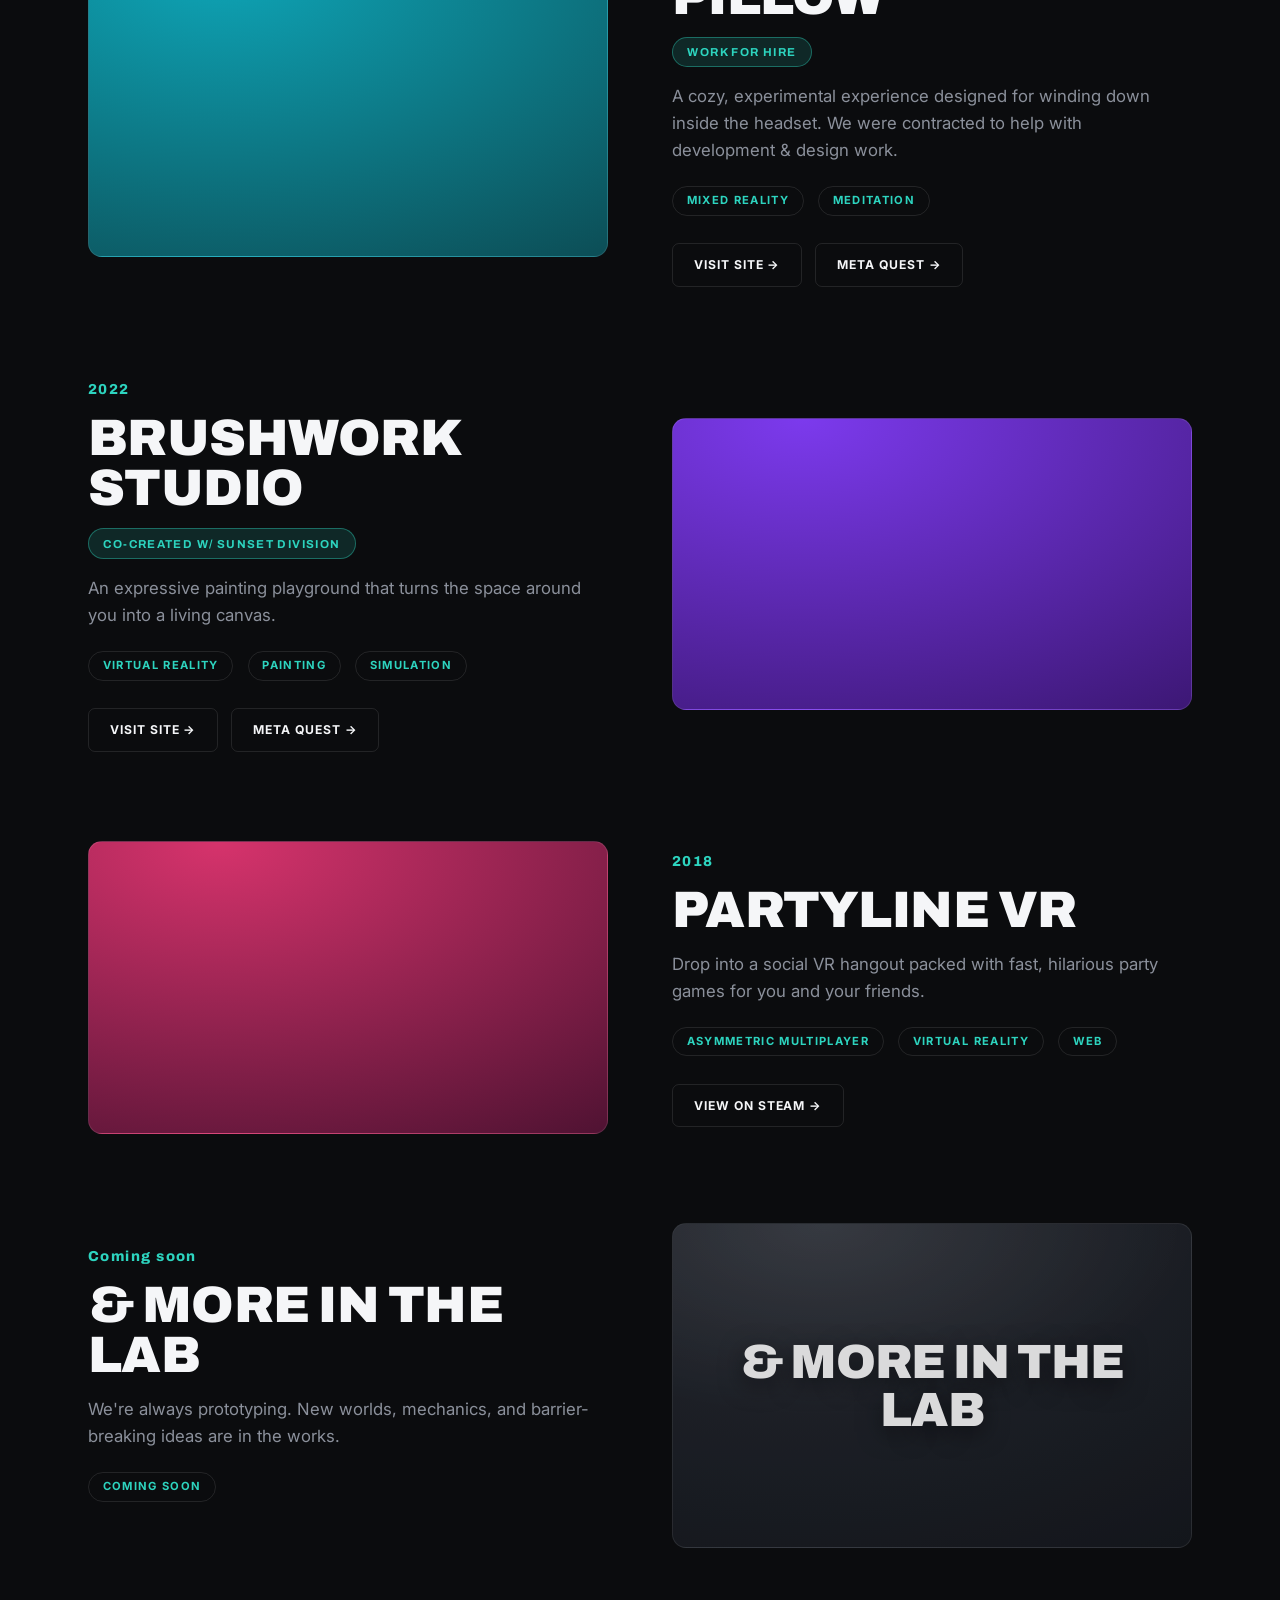
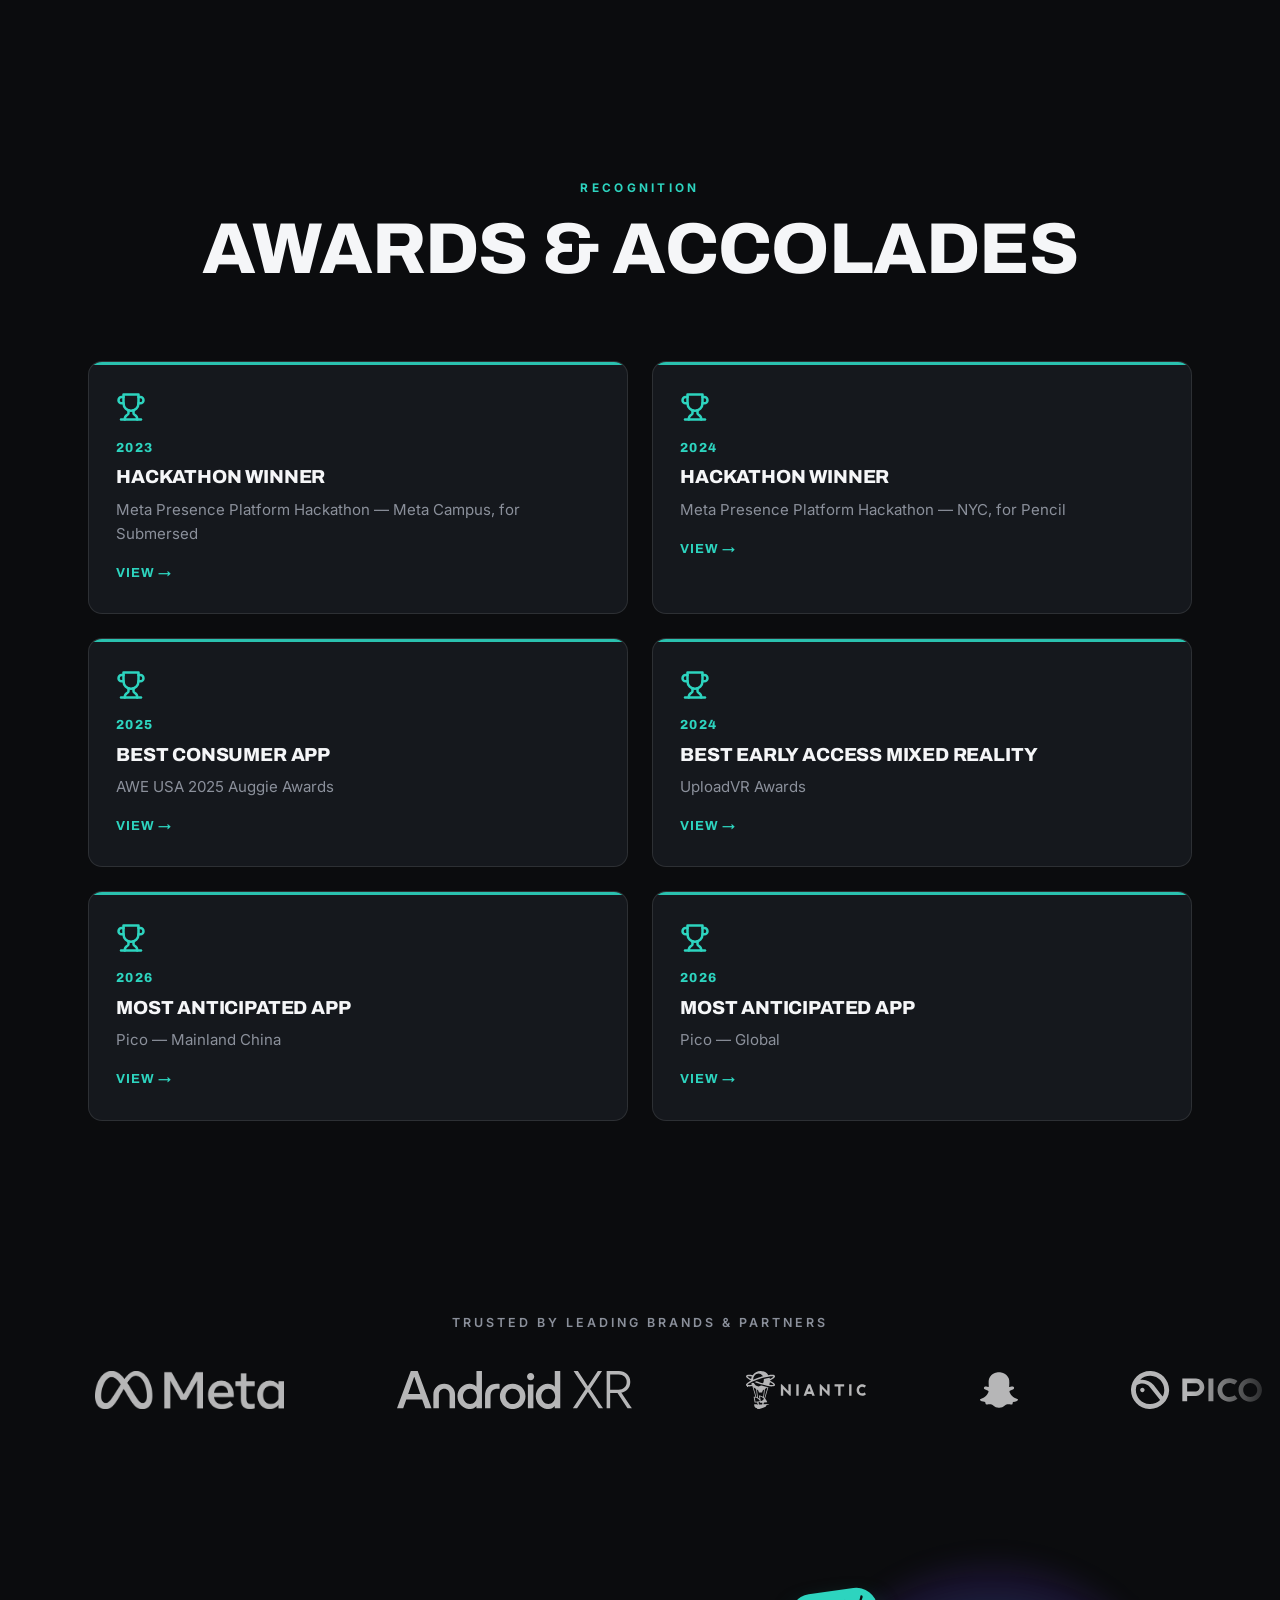
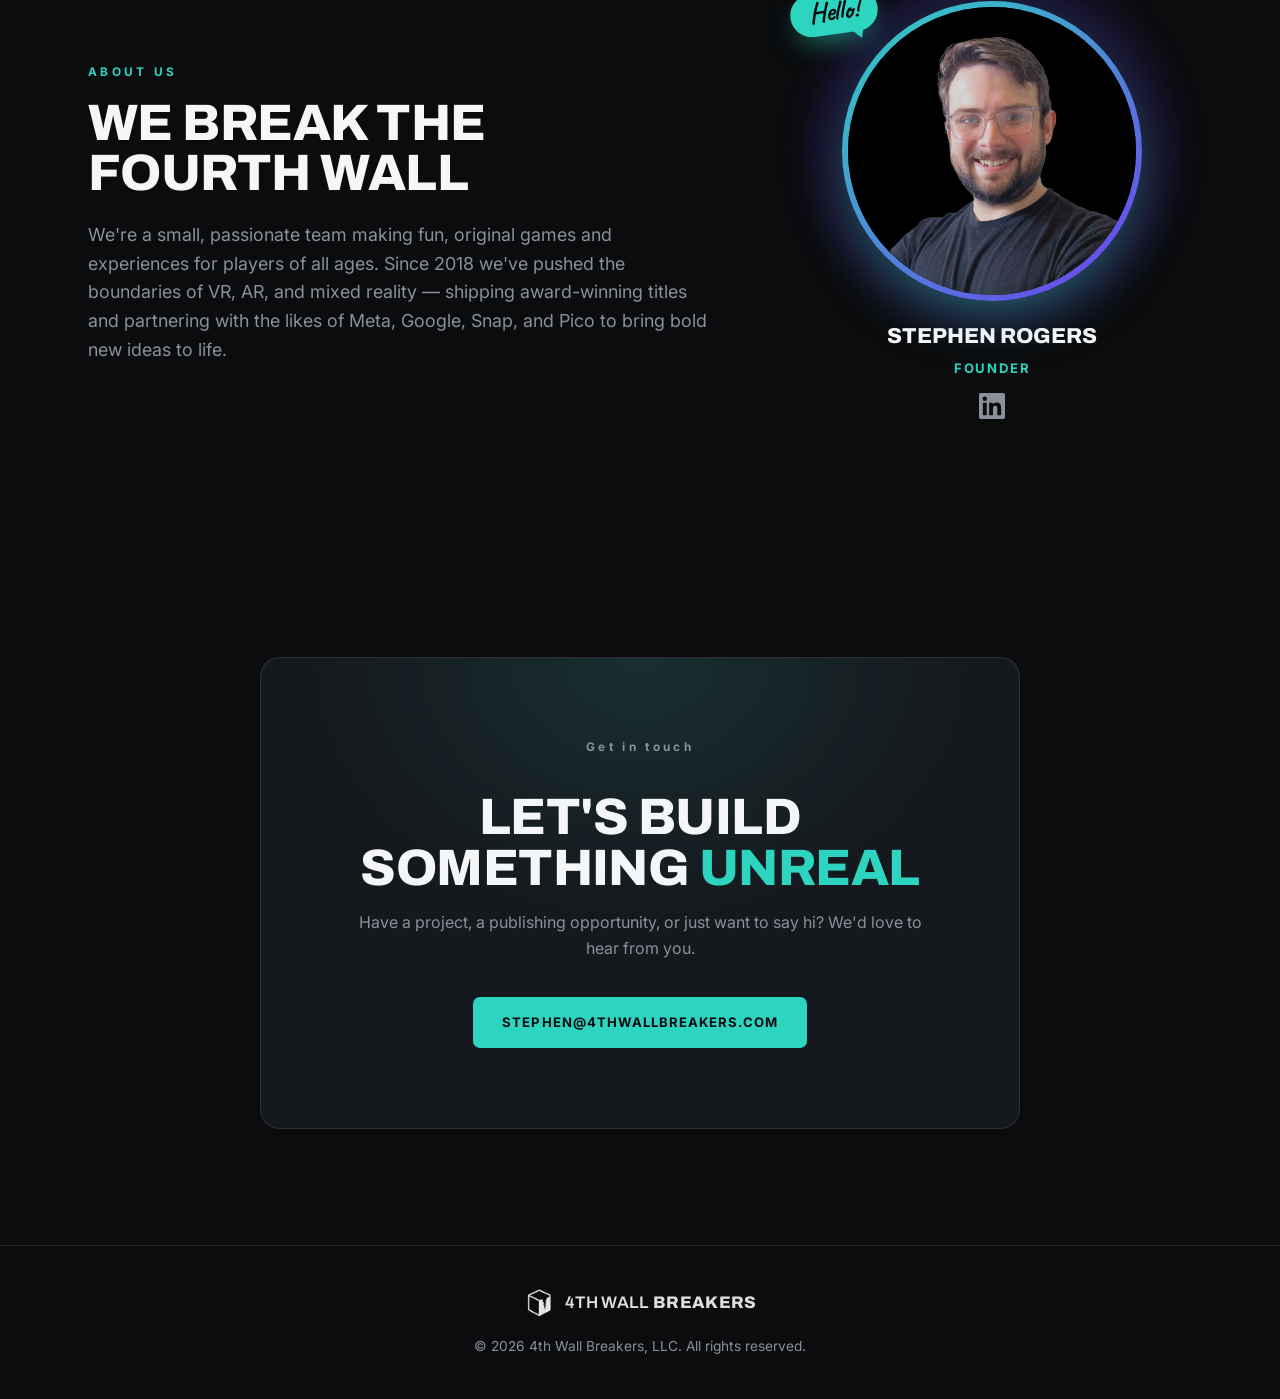
==== commit 4a3a1354: "New cube icon, hello bubble, copy polish Swapped the studio mark to the new cube icon across the nav" ====
--- a/index.html
+++ b/index.html
@@ -21,7 +21,7 @@
 
   <link rel="preconnect" href="https://fonts.googleapis.com" />
   <link rel="preconnect" href="https://fonts.gstatic.com" crossorigin />
-  <link href="https://fonts.googleapis.com/css2?family=Archivo:wght@500;600;700;800;900&family=Inter:wght@400;500;600&display=swap" rel="stylesheet" />
+  <link href="https://fonts.googleapis.com/css2?family=Archivo:wght@500;600;700;800;900&family=Caveat:wght@700&family=Inter:wght@400;500;600&display=swap" rel="stylesheet" />
 
   <link rel="stylesheet" href="css/style.css" />
 </head>
@@ -33,7 +33,7 @@
   <!-- Navigation -->
   <header class="nav" id="nav">
     <a href="#top" class="brand" aria-label="4th Wall Breakers home">
-      <img src="assets/mark.png" alt="" class="brand__mark" />
+      <img src="assets/icon.png" alt="" class="brand__mark" />
       <span class="brand__name">4th Wall <strong>Breakers</strong></span>
     </a>
     <nav class="nav__links" aria-label="Primary">
@@ -108,7 +108,7 @@
   <section class="about" id="about">
     <div class="about__intro reveal">
       <p class="eyebrow">About Us</p>
-      <h2>We break the fourth wall.</h2>
+      <h2>We break the fourth wall</h2>
       <p class="about__lede">
         We're a small, passionate team making fun, original games and
         experiences for players of all ages. Since 2018 we've pushed the boundaries of VR, AR,
@@ -120,6 +120,7 @@
     <figure class="founder reveal">
       <div class="founder__photo">
         <img src="assets/founder.png" alt="Stephen Rogers, Founder of 4th Wall Breakers" />
+        <span class="founder__bubble" aria-hidden="true">Hello!</span>
       </div>
       <figcaption>
         <span class="founder__name">Stephen Rogers</span>
@@ -135,7 +136,7 @@
   <section class="contact" id="contact">
     <div class="contact__card reveal">
       <p class="eyebrow">Get in touch</p>
-      <h2>Let's build something <span class="accent">unreal</span>.</h2>
+      <h2>Let's build something <span class="accent">unreal</span></h2>
       <p>Have a project, a publishing opportunity, or just want to say hi? We'd love to hear from you.</p>
       <a href="mailto:stephen@4thwallbreakers.com" class="btn btn--primary">stephen@4thwallbreakers.com</a>
     </div>
@@ -143,7 +144,7 @@
 
   <footer class="footer">
     <a href="#top" class="brand brand--footer" aria-label="4th Wall Breakers home">
-      <img src="assets/mark.png" alt="" class="brand__mark" />
+      <img src="assets/icon.png" alt="" class="brand__mark" />
       <span class="brand__name">4th Wall <strong>Breakers</strong></span>
     </a>
     <p>&copy; <span id="year"></span> 4th Wall Breakers, LLC. All rights reserved.</p>
--- a/css/style.css
+++ b/css/style.css
@@ -173,6 +173,20 @@
   content: ""; position: absolute; inset: -16%; z-index: -1; border-radius: 50%;
   background: radial-gradient(circle, rgba(45, 212, 191, 0.30), rgba(111, 61, 240, 0.16) 58%, transparent 72%);
   filter: blur(10px);
+}
+.founder__bubble {
+  position: absolute; top: -10px; left: -52px; z-index: 3;
+  background: var(--accent); color: var(--bg);
+  padding: 0.4rem 1.15rem 0.55rem; border-radius: 999px;
+  font-family: "Caveat", cursive; font-weight: 700; font-size: 1.75rem; line-height: 1;
+  white-space: nowrap; transform: rotate(-8deg);
+  box-shadow: 0 12px 28px -8px rgba(45, 212, 191, 0.6);
+}
+.founder__bubble::after {
+  content: ""; position: absolute; right: 14px; bottom: -8px;
+  width: 16px; height: 14px; background: var(--accent);
+  clip-path: polygon(0 0, 100% 0, 55% 100%);
+  transform: rotate(-12deg);
 }
 .founder__photo img {
   width: 100%; height: 100%; border-radius: 50%; object-fit: cover;
